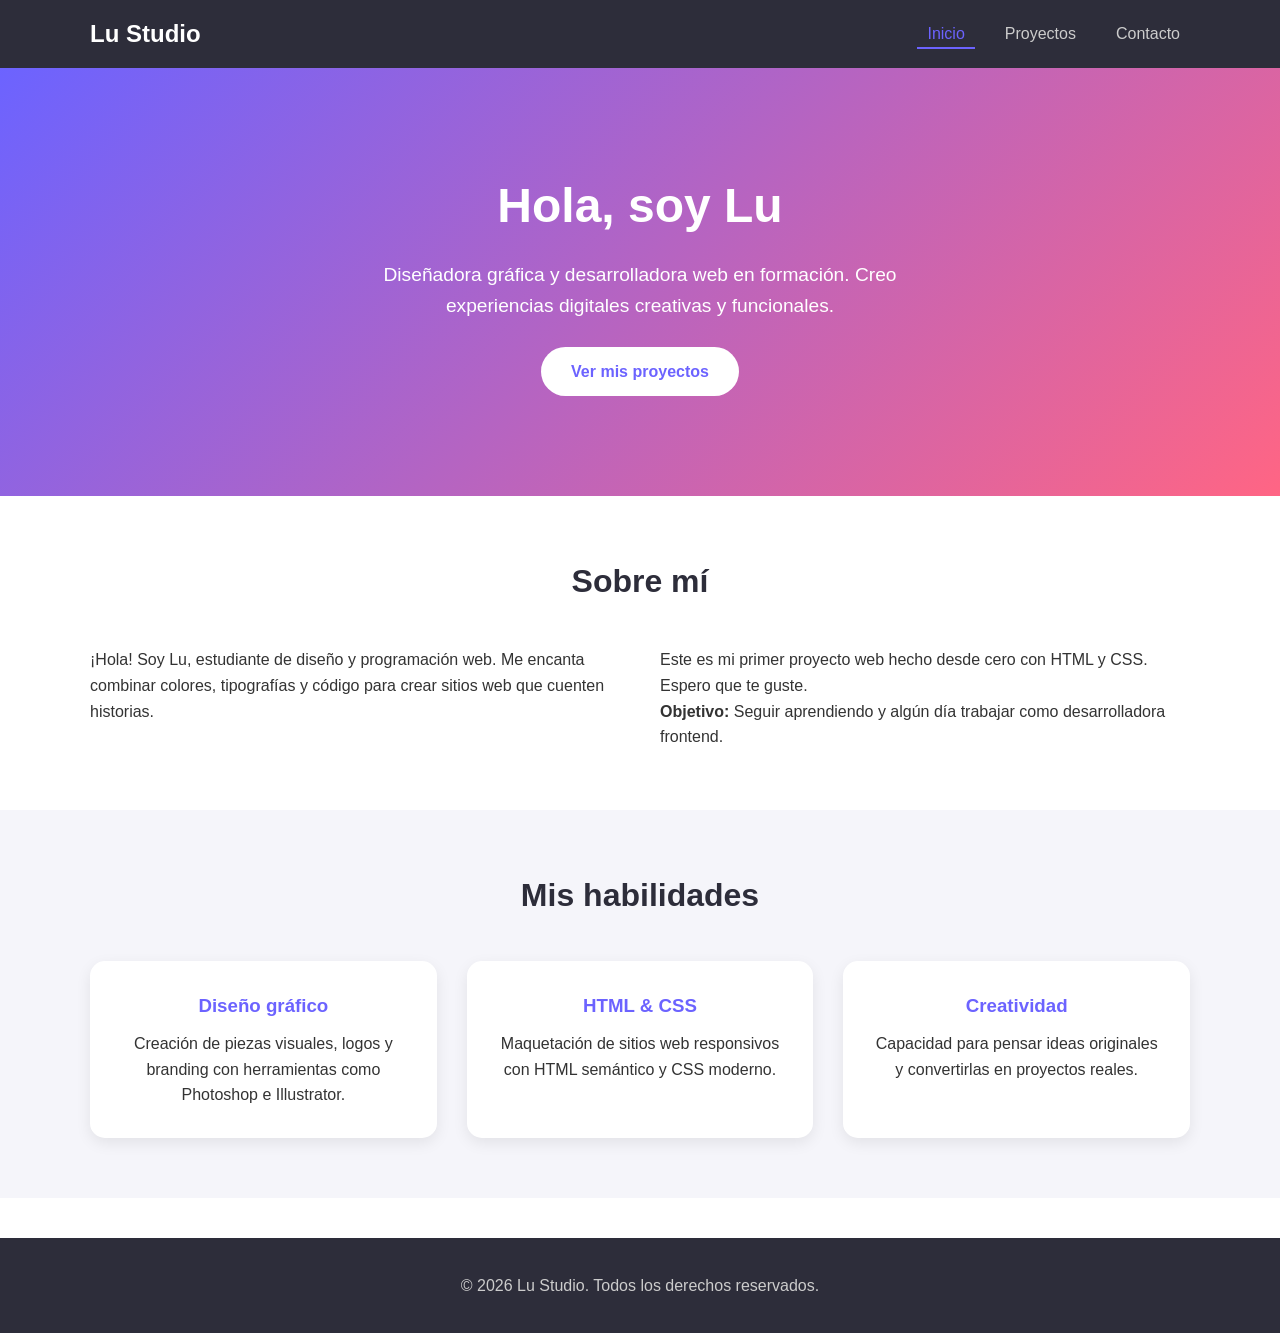
==== codigo-completo/index.html @ 5ed1b04d "Add tutorial steps for CSS, GitHub upload, and complete project template" ====
<!DOCTYPE html>
<html lang="es">
<head>
    <meta charset="UTF-8">
    <meta name="viewport" content="width=device-width, initial-scale=1.0">
    <title>Lu Studio - Inicio</title>
    <link rel="stylesheet" href="css/style.css">
</head>
<body>
    <header>
        <div class="contenedor">
            <a href="index.html" class="logo">Lu Studio</a>
            <nav>
                <ul>
                    <li><a href="index.html" class="activo">Inicio</a></li>
                    <li><a href="proyectos.html">Proyectos</a></li>
                    <li><a href="contacto.html">Contacto</a></li>
                </ul>
            </nav>
        </div>
    </header>

    <section class="hero">
        <div class="contenedor">
            <h1>Hola, soy Lu</h1>
            <p>Diseñadora gráfica y desarrolladora web en formación. Creo experiencias digitales creativas y funcionales.</p>
            <a href="proyectos.html" class="btn">Ver mis proyectos</a>
        </div>
    </section>

    <section class="seccion">
        <div class="contenedor">
            <h2>Sobre mí</h2>
            <div class="dos-columnas">
                <div class="columna">
                    <p>¡Hola! Soy Lu, estudiante de diseño y programación web. Me encanta combinar colores, tipografías y código para crear sitios web que cuenten historias.</p>
                </div>
                <div class="columna">
                    <p>Este es mi primer proyecto web hecho desde cero con HTML y CSS. Espero que te guste.</p>
                    <p><strong>Objetivo:</strong> Seguir aprendiendo y algún día trabajar como desarrolladora frontend.</p>
                </div>
            </div>
        </div>
    </section>

    <section class="seccion fondo-claro">
        <div class="contenedor">
            <h2>Mis habilidades</h2>
            <div class="tres-columnas">
                <div class="tarjeta">
                    <h3>Diseño gráfico</h3>
                    <p>Creación de piezas visuales, logos y branding con herramientas como Photoshop e Illustrator.</p>
                </div>
                <div class="tarjeta">
                    <h3>HTML & CSS</h3>
                    <p>Maquetación de sitios web responsivos con HTML semántico y CSS moderno.</p>
                </div>
                <div class="tarjeta">
                    <h3>Creatividad</h3>
                    <p>Capacidad para pensar ideas originales y convertirlas en proyectos reales.</p>
                </div>
            </div>
        </div>
    </section>

    <footer>
        <div class="contenedor">
            <p>&copy; 2026 Lu Studio. Todos los derechos reservados.</p>
        </div>
    </footer>
</body>
</html>
---- codigo-completo/css/style.css ----
/* === RESET === */
* {
    margin: 0;
    padding: 0;
    box-sizing: border-box;
}

body {
    font-family: 'Segoe UI', Tahoma, sans-serif;
    color: #333;
    line-height: 1.6;
    background: #fff;
}

.contenedor {
    width: 90%;
    max-width: 1100px;
    margin: 0 auto;
}

/* === CABECERA === */
header {
    background: #2D2D3A;
    padding: 15px 0;
}

header .contenedor {
    display: flex;
    justify-content: space-between;
    align-items: center;
}

.logo {
    color: #fff;
    font-size: 1.5rem;
    font-weight: bold;
    text-decoration: none;
    transition: color 0.3s ease;
}

.logo:hover {
    color: #6C63FF;
}

nav ul {
    list-style: none;
    display: flex;
    gap: 20px;
}

nav a {
    color: #ccc;
    text-decoration: none;
    padding: 5px 10px;
    transition: color 0.3s ease, border-bottom 0.3s ease;
}

nav a:hover {
    color: #fff;
}

nav a.activo {
    color: #6C63FF;
    border-bottom: 2px solid #6C63FF;
}

/* === HERO === */
.hero {
    background: linear-gradient(135deg, #6C63FF, #FF6584);
    color: #fff;
    text-align: center;
    padding: 100px 0;
}

.hero h1 {
    font-size: 3rem;
    margin-bottom: 15px;
    animation: fadeIn 0.8s ease;
}

.hero p {
    font-size: 1.2rem;
    max-width: 600px;
    margin: 0 auto 25px;
    animation: fadeIn 0.8s ease 0.2s both;
}

.hero .btn {
    animation: fadeIn 0.8s ease 0.4s both;
}

.hero-pequeno {
    padding: 60px 0;
}

.hero-pequeno h1 {
    font-size: 2.2rem;
}

/* === BOTONES === */
.btn {
    display: inline-block;
    background: #fff;
    color: #6C63FF;
    padding: 12px 30px;
    border-radius: 30px;
    text-decoration: none;
    font-weight: bold;
    border: none;
    cursor: pointer;
    transition: transform 0.3s ease, box-shadow 0.3s ease;
}

.btn:hover {
    transform: scale(1.05);
    box-shadow: 0 5px 20px rgba(0,0,0,0.2);
}

/* === SECCIONES === */
.seccion {
    padding: 60px 0;
}

.fondo-claro {
    background: #F5F5FA;
}

.seccion h2 {
    text-align: center;
    font-size: 2rem;
    color: #2D2D3A;
    margin-bottom: 40px;
}

/* === COLUMNAS === */
.dos-columnas {
    display: flex;
    gap: 40px;
    align-items: flex-start;
}

.columna {
    flex: 1;
}

.tres-columnas {
    display: flex;
    gap: 30px;
    flex-wrap: wrap;
}

/* === TARJETAS === */
.tarjeta {
    background: #fff;
    padding: 30px;
    border-radius: 15px;
    text-align: center;
    box-shadow: 0 5px 15px rgba(0,0,0,0.08);
    flex: 1;
    min-width: 250px;
    opacity: 0;
    animation: fadeIn 0.8s ease forwards;
}

.tarjeta:nth-child(1) { animation-delay: 0s; }
.tarjeta:nth-child(2) { animation-delay: 0.2s; }
.tarjeta:nth-child(3) { animation-delay: 0.4s; }

.tarjeta h3 {
    color: #6C63FF;
    margin-bottom: 10px;
}

.tarjeta-proyecto {
    background: #fff;
    padding: 20px;
    border-radius: 15px;
    box-shadow: 0 5px 15px rgba(0,0,0,0.08);
    flex: 1;
    min-width: 250px;
}

.tarjeta-proyecto h3 {
    color: #2D2D3A;
    margin-bottom: 8px;
}

/* === TABLA === */
table {
    width: 100%;
    border-collapse: collapse;
    background: #fff;
    border-radius: 10px;
    overflow: hidden;
    box-shadow: 0 5px 15px rgba(0,0,0,0.08);
}

thead {
    background: #6C63FF;
    color: #fff;
}

th, td {
    padding: 12px 15px;
    text-align: left;
    border-bottom: 1px solid #eee;
}

tbody tr {
    transition: background 0.3s ease;
}

tbody tr:hover {
    background: #F0EFFF;
}

/* === FORMULARIO === */
form label {
    display: block;
    margin-top: 20px;
    margin-bottom: 5px;
    font-weight: bold;
    color: #2D2D3A;
}

form input,
form select,
form textarea {
    width: 100%;
    padding: 12px;
    border: 2px solid #ddd;
    border-radius: 8px;
    font-size: 1rem;
    font-family: inherit;
    transition: border-color 0.3s ease;
}

form input:focus,
form select:focus,
form textarea:focus {
    border-color: #6C63FF;
    outline: none;
}

form .btn {
    margin-top: 20px;
}

/* === FOOTER === */
footer {
    background: #2D2D3A;
    color: #ccc;
    text-align: center;
    padding: 30px 0;
    margin-top: 40px;
}

footer p {
    margin: 5px 0;
}

/* === ANIMACIÓN === */
@keyframes fadeIn {
    from { opacity: 0; transform: translateY(20px); }
    to { opacity: 1; transform: translateY(0); }
}

/* ============================================
   RESPONSIVE (celulares y tablets)
   ============================================ */
@media (max-width: 768px) {

    header .contenedor {
        flex-direction: column;
        gap: 10px;
    }

    nav ul {
        flex-direction: column;
        text-align: center;
        gap: 8px;
    }

    .hero {
        padding: 60px 0;
    }

    .hero h1 {
        font-size: 2rem;
    }

    .hero p {
        font-size: 1rem;
    }

    .dos-columnas {
        flex-direction: column;
    }

    .tres-columnas {
        flex-direction: column;
    }

    .tarjeta, .tarjeta-proyecto {
        min-width: 100%;
    }

    th, td {
        padding: 8px 10px;
        font-size: 0.9rem;
    }
}
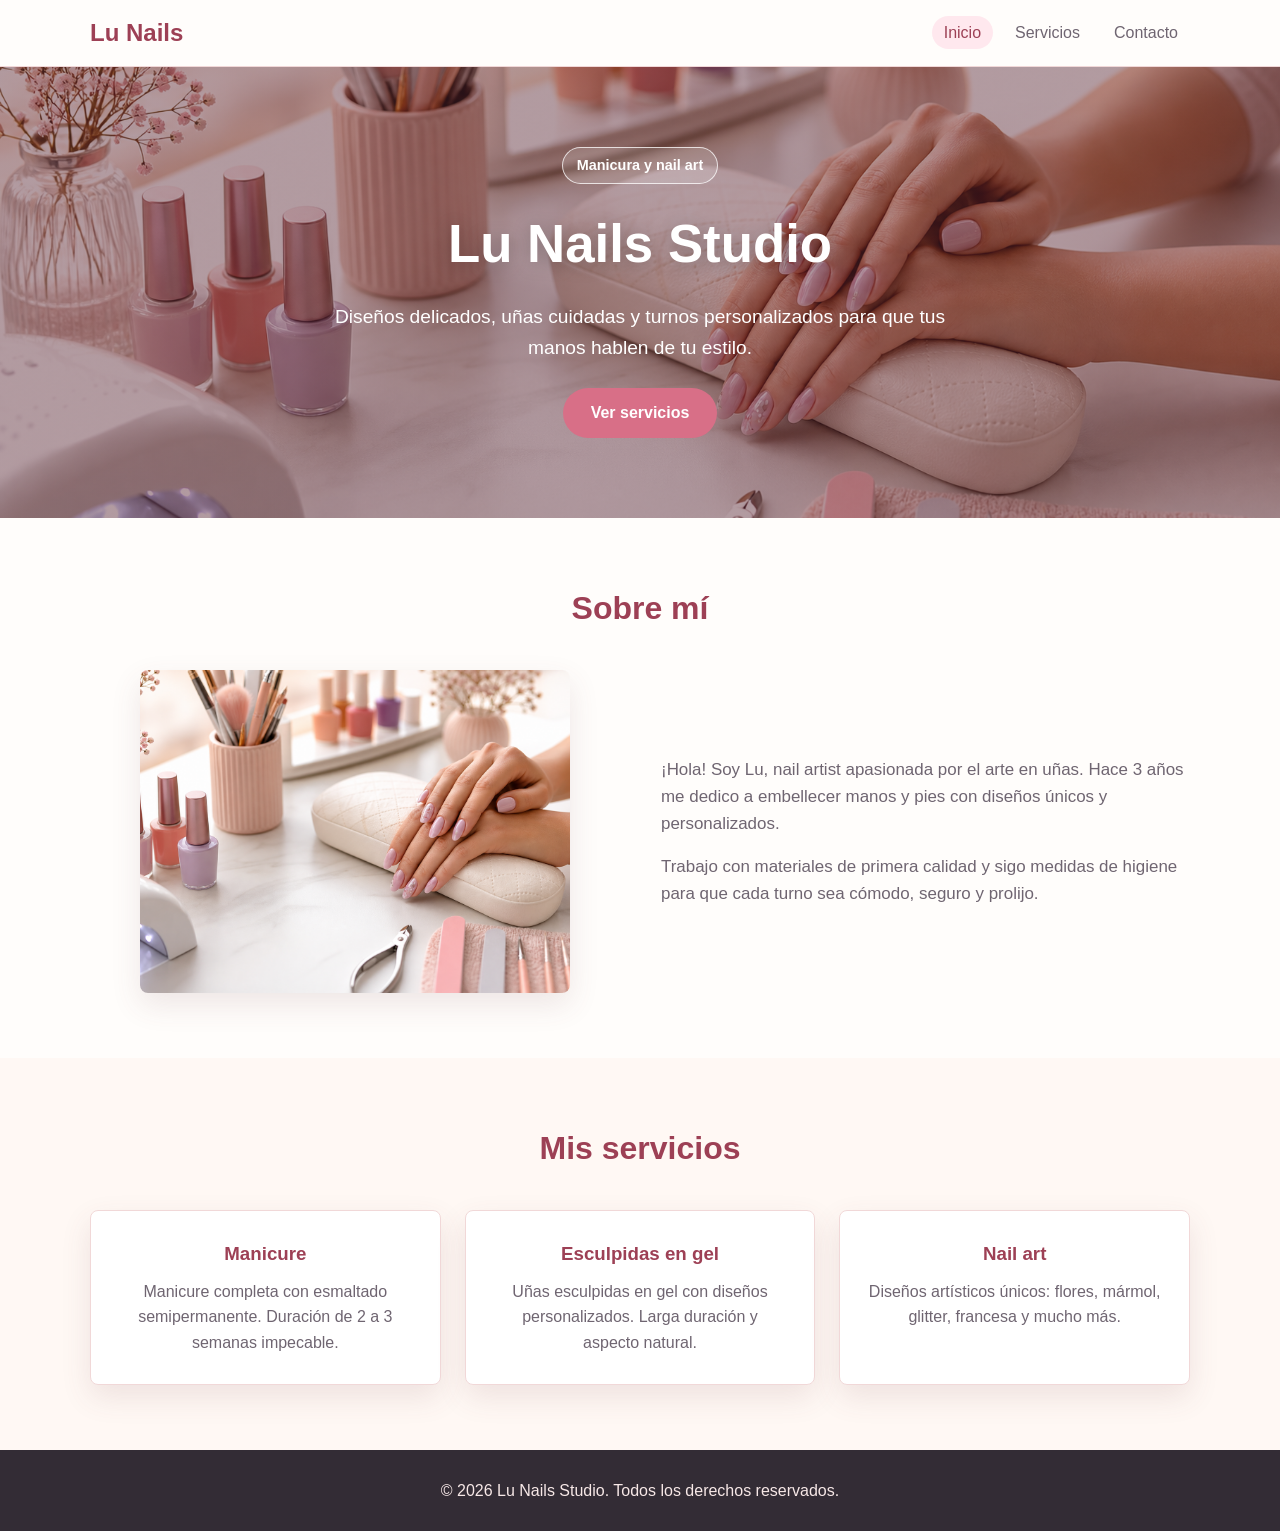
==== commit 44e5ddde: "Refactor project to Lu Nails Studio branding; update HTML, CSS, and images for services page. Added " ====
--- a/codigo-completo/index.html
+++ b/codigo-completo/index.html
@@ -3,17 +3,17 @@
 <head>
     <meta charset="UTF-8">
     <meta name="viewport" content="width=device-width, initial-scale=1.0">
-    <title>Lu Studio - Inicio</title>
+    <title>Lu Nails Studio - Inicio</title>
     <link rel="stylesheet" href="css/style.css">
 </head>
 <body>
     <header>
         <div class="contenedor">
-            <a href="index.html" class="logo">Lu Studio</a>
+            <a href="index.html" class="logo">Lu Nails</a>
             <nav>
                 <ul>
                     <li><a href="index.html" class="activo">Inicio</a></li>
-                    <li><a href="proyectos.html">Proyectos</a></li>
+                    <li><a href="proyectos.html">Servicios</a></li>
                     <li><a href="contacto.html">Contacto</a></li>
                 </ul>
             </nav>
@@ -21,51 +21,54 @@
     </header>
 
     <section class="hero">
-        <div class="contenedor">
-            <h1>Hola, soy Lu</h1>
-            <p>Diseñadora gráfica y desarrolladora web en formación. Creo experiencias digitales creativas y funcionales.</p>
-            <a href="proyectos.html" class="btn">Ver mis proyectos</a>
+        <div class="contenedor hero-contenido">
+            <span class="etiqueta">Manicura y nail art</span>
+            <h1>Lu Nails Studio</h1>
+            <p>Diseños delicados, uñas cuidadas y turnos personalizados para que tus manos hablen de tu estilo.</p>
+            <a href="proyectos.html" class="btn">Ver servicios</a>
         </div>
     </section>
 
-    <section class="seccion">
-        <div class="contenedor">
-            <h2>Sobre mí</h2>
-            <div class="dos-columnas">
-                <div class="columna">
-                    <p>¡Hola! Soy Lu, estudiante de diseño y programación web. Me encanta combinar colores, tipografías y código para crear sitios web que cuenten historias.</p>
-                </div>
-                <div class="columna">
-                    <p>Este es mi primer proyecto web hecho desde cero con HTML y CSS. Espero que te guste.</p>
-                    <p><strong>Objetivo:</strong> Seguir aprendiendo y algún día trabajar como desarrolladora frontend.</p>
+    <main>
+        <section class="seccion">
+            <div class="contenedor">
+                <h2>Sobre mí</h2>
+                <div class="dos-columnas">
+                    <div class="columna">
+                        <img src="imagenes/studio-lu-nails.png" alt="Mesa de trabajo de Lu Nails Studio" class="img-perfil">
+                    </div>
+                    <div class="columna texto-destacado">
+                        <p>¡Hola! Soy Lu, nail artist apasionada por el arte en uñas. Hace 3 años me dedico a embellecer manos y pies con diseños únicos y personalizados.</p>
+                        <p>Trabajo con materiales de primera calidad y sigo medidas de higiene para que cada turno sea cómodo, seguro y prolijo.</p>
+                    </div>
                 </div>
             </div>
-        </div>
-    </section>
+        </section>
 
-    <section class="seccion fondo-claro">
-        <div class="contenedor">
-            <h2>Mis habilidades</h2>
-            <div class="tres-columnas">
-                <div class="tarjeta">
-                    <h3>Diseño gráfico</h3>
-                    <p>Creación de piezas visuales, logos y branding con herramientas como Photoshop e Illustrator.</p>
-                </div>
-                <div class="tarjeta">
-                    <h3>HTML & CSS</h3>
-                    <p>Maquetación de sitios web responsivos con HTML semántico y CSS moderno.</p>
-                </div>
-                <div class="tarjeta">
-                    <h3>Creatividad</h3>
-                    <p>Capacidad para pensar ideas originales y convertirlas en proyectos reales.</p>
+        <section class="seccion fondo-claro">
+            <div class="contenedor">
+                <h2>Mis servicios</h2>
+                <div class="tres-columnas">
+                    <article class="tarjeta">
+                        <h3>Manicure</h3>
+                        <p>Manicure completa con esmaltado semipermanente. Duración de 2 a 3 semanas impecable.</p>
+                    </article>
+                    <article class="tarjeta">
+                        <h3>Esculpidas en gel</h3>
+                        <p>Uñas esculpidas en gel con diseños personalizados. Larga duración y aspecto natural.</p>
+                    </article>
+                    <article class="tarjeta">
+                        <h3>Nail art</h3>
+                        <p>Diseños artísticos únicos: flores, mármol, glitter, francesa y mucho más.</p>
+                    </article>
                 </div>
             </div>
-        </div>
-    </section>
+        </section>
+    </main>
 
     <footer>
         <div class="contenedor">
-            <p>&copy; 2026 Lu Studio. Todos los derechos reservados.</p>
+            <p>&copy; 2026 Lu Nails Studio. Todos los derechos reservados.</p>
         </div>
     </footer>
 </body>
--- a/codigo-completo/css/style.css
+++ b/codigo-completo/css/style.css
@@ -5,11 +5,23 @@
     box-sizing: border-box;
 }
 
+:root {
+    --rosa: #d86f87;
+    --rosa-oscuro: #9d4055;
+    --coral: #ef9a8a;
+    --crema: #fff8f4;
+    --lavanda: #8b7ab8;
+    --texto: #332c35;
+    --gris: #6f6571;
+    --borde: #f1d8d8;
+    --sombra: 0 12px 30px rgba(117, 65, 78, 0.12);
+}
+
 body {
-    font-family: 'Segoe UI', Tahoma, sans-serif;
-    color: #333;
+    font-family: "Segoe UI", Tahoma, sans-serif;
+    color: var(--texto);
     line-height: 1.6;
-    background: #fff;
+    background: #fffdfb;
 }
 
 .contenedor {
@@ -20,67 +32,88 @@
 
 /* === CABECERA === */
 header {
-    background: #2D2D3A;
-    padding: 15px 0;
+    background: rgba(255, 253, 251, 0.96);
+    border-bottom: 1px solid var(--borde);
+    padding: 14px 0;
+    position: sticky;
+    top: 0;
+    z-index: 10;
 }
 
 header .contenedor {
     display: flex;
     justify-content: space-between;
     align-items: center;
+    gap: 20px;
 }
 
 .logo {
-    color: #fff;
+    color: var(--rosa-oscuro);
     font-size: 1.5rem;
-    font-weight: bold;
+    font-weight: 800;
     text-decoration: none;
-    transition: color 0.3s ease;
-}
-
-.logo:hover {
-    color: #6C63FF;
+    letter-spacing: 0;
 }
 
 nav ul {
     list-style: none;
     display: flex;
-    gap: 20px;
+    gap: 10px;
 }
 
 nav a {
-    color: #ccc;
+    color: var(--gris);
     text-decoration: none;
-    padding: 5px 10px;
-    transition: color 0.3s ease, border-bottom 0.3s ease;
-}
-
-nav a:hover {
-    color: #fff;
-}
-
+    padding: 8px 12px;
+    border-radius: 999px;
+    transition: color 0.3s ease, background 0.3s ease;
+}
+
+nav a:hover,
 nav a.activo {
-    color: #6C63FF;
-    border-bottom: 2px solid #6C63FF;
+    color: var(--rosa-oscuro);
+    background: #ffe8ee;
 }
 
 /* === HERO === */
 .hero {
-    background: linear-gradient(135deg, #6C63FF, #FF6584);
+    min-height: 430px;
+    display: flex;
+    align-items: center;
     color: #fff;
     text-align: center;
-    padding: 100px 0;
+    padding: 80px 0;
+    background:
+        linear-gradient(rgba(88, 38, 50, 0.46), rgba(88, 38, 50, 0.46)),
+        url("../imagenes/studio-lu-nails.png") center / cover;
+}
+
+.hero-contenido {
+    max-width: 720px;
+}
+
+.etiqueta {
+    display: inline-block;
+    color: #fff;
+    border: 1px solid rgba(255, 255, 255, 0.75);
+    border-radius: 999px;
+    padding: 6px 14px;
+    margin-bottom: 18px;
+    font-weight: 700;
+    font-size: 0.9rem;
+    background: rgba(255, 255, 255, 0.16);
 }
 
 .hero h1 {
-    font-size: 3rem;
+    font-size: 3.3rem;
     margin-bottom: 15px;
+    text-shadow: 0 3px 18px rgba(0, 0, 0, 0.25);
     animation: fadeIn 0.8s ease;
 }
 
 .hero p {
     font-size: 1.2rem;
-    max-width: 600px;
+    max-width: 640px;
     margin: 0 auto 25px;
     animation: fadeIn 0.8s ease 0.2s both;
 }
@@ -90,74 +123,102 @@
 }
 
 .hero-pequeno {
+    min-height: 280px;
     padding: 60px 0;
 }
 
 .hero-pequeno h1 {
-    font-size: 2.2rem;
+    font-size: 2.5rem;
 }
 
 /* === BOTONES === */
 .btn {
     display: inline-block;
-    background: #fff;
-    color: #6C63FF;
-    padding: 12px 30px;
-    border-radius: 30px;
+    background: var(--rosa);
+    color: #fff;
+    padding: 12px 28px;
+    border-radius: 999px;
     text-decoration: none;
-    font-weight: bold;
+    font-weight: 800;
     border: none;
     cursor: pointer;
-    transition: transform 0.3s ease, box-shadow 0.3s ease;
+    transition: transform 0.3s ease, box-shadow 0.3s ease, background 0.3s ease;
 }
 
 .btn:hover {
-    transform: scale(1.05);
-    box-shadow: 0 5px 20px rgba(0,0,0,0.2);
+    background: var(--rosa-oscuro);
+    transform: translateY(-2px);
+    box-shadow: 0 10px 22px rgba(157, 64, 85, 0.24);
 }
 
 /* === SECCIONES === */
 .seccion {
-    padding: 60px 0;
+    padding: 65px 0;
 }
 
 .fondo-claro {
-    background: #F5F5FA;
+    background: var(--crema);
 }
 
 .seccion h2 {
     text-align: center;
     font-size: 2rem;
-    color: #2D2D3A;
-    margin-bottom: 40px;
+    color: var(--rosa-oscuro);
+    margin-bottom: 36px;
 }
 
 /* === COLUMNAS === */
 .dos-columnas {
     display: flex;
-    gap: 40px;
-    align-items: flex-start;
+    gap: 42px;
+    align-items: center;
 }
 
 .columna {
     flex: 1;
 }
 
+.texto-destacado {
+    font-size: 1.06rem;
+    color: var(--gris);
+}
+
+.texto-destacado p + p {
+    margin-top: 16px;
+}
+
+.img-perfil {
+    width: 100%;
+    max-width: 430px;
+    aspect-ratio: 4 / 3;
+    object-fit: cover;
+    border-radius: 8px;
+    display: block;
+    margin: 0 auto;
+    box-shadow: var(--sombra);
+}
+
 .tres-columnas {
     display: flex;
-    gap: 30px;
+    gap: 24px;
     flex-wrap: wrap;
 }
 
 /* === TARJETAS === */
-.tarjeta {
+.tarjeta,
+.tarjeta-proyecto {
     background: #fff;
-    padding: 30px;
-    border-radius: 15px;
-    text-align: center;
-    box-shadow: 0 5px 15px rgba(0,0,0,0.08);
+    border: 1px solid var(--borde);
+    border-radius: 8px;
+    box-shadow: var(--sombra);
     flex: 1;
     min-width: 250px;
+    overflow: hidden;
+}
+
+.tarjeta {
+    padding: 28px;
+    text-align: center;
     opacity: 0;
     animation: fadeIn 0.8s ease forwards;
 }
@@ -166,44 +227,66 @@
 .tarjeta:nth-child(2) { animation-delay: 0.2s; }
 .tarjeta:nth-child(3) { animation-delay: 0.4s; }
 
-.tarjeta h3 {
-    color: #6C63FF;
+.tarjeta h3,
+.tarjeta-proyecto h3 {
+    color: var(--rosa-oscuro);
     margin-bottom: 10px;
 }
 
+.tarjeta p,
+.tarjeta-proyecto p {
+    color: var(--gris);
+}
+
 .tarjeta-proyecto {
-    background: #fff;
-    padding: 20px;
-    border-radius: 15px;
-    box-shadow: 0 5px 15px rgba(0,0,0,0.08);
-    flex: 1;
-    min-width: 250px;
+    transition: transform 0.3s ease, box-shadow 0.3s ease;
+}
+
+.tarjeta-proyecto:hover {
+    transform: translateY(-4px);
+    box-shadow: 0 16px 36px rgba(117, 65, 78, 0.16);
+}
+
+.tarjeta-proyecto img {
+    width: 100%;
+    height: 210px;
+    object-fit: cover;
+    display: block;
 }
 
 .tarjeta-proyecto h3 {
-    color: #2D2D3A;
-    margin-bottom: 8px;
+    padding: 18px 20px 0;
+}
+
+.tarjeta-proyecto p {
+    padding: 0 20px 22px;
+    font-size: 0.95rem;
 }
 
 /* === TABLA === */
+.tabla-contenedor {
+    overflow-x: auto;
+    border-radius: 8px;
+    box-shadow: var(--sombra);
+}
+
 table {
     width: 100%;
+    min-width: 680px;
     border-collapse: collapse;
     background: #fff;
-    border-radius: 10px;
-    overflow: hidden;
-    box-shadow: 0 5px 15px rgba(0,0,0,0.08);
 }
 
 thead {
-    background: #6C63FF;
+    background: var(--rosa-oscuro);
     color: #fff;
 }
 
-th, td {
-    padding: 12px 15px;
+th,
+td {
+    padding: 13px 15px;
     text-align: left;
-    border-bottom: 1px solid #eee;
+    border-bottom: 1px solid var(--borde);
 }
 
 tbody tr {
@@ -211,16 +294,32 @@
 }
 
 tbody tr:hover {
-    background: #F0EFFF;
+    background: #fff1f4;
 }
 
 /* === FORMULARIO === */
+.contenedor-formulario {
+    max-width: 760px;
+}
+
+form {
+    background: #fff;
+    border: 1px solid var(--borde);
+    border-radius: 8px;
+    padding: 28px;
+    box-shadow: var(--sombra);
+}
+
 form label {
     display: block;
-    margin-top: 20px;
-    margin-bottom: 5px;
-    font-weight: bold;
-    color: #2D2D3A;
+    margin-top: 18px;
+    margin-bottom: 6px;
+    font-weight: 800;
+    color: var(--rosa-oscuro);
+}
+
+form label:first-child {
+    margin-top: 0;
 }
 
 form input,
@@ -228,85 +327,89 @@
 form textarea {
     width: 100%;
     padding: 12px;
-    border: 2px solid #ddd;
+    border: 2px solid #f0dede;
     border-radius: 8px;
     font-size: 1rem;
     font-family: inherit;
-    transition: border-color 0.3s ease;
+    color: var(--texto);
+    background: #fffdfb;
+    transition: border-color 0.3s ease, box-shadow 0.3s ease;
 }
 
 form input:focus,
 form select:focus,
 form textarea:focus {
-    border-color: #6C63FF;
+    border-color: var(--rosa);
+    box-shadow: 0 0 0 4px rgba(216, 111, 135, 0.14);
     outline: none;
 }
 
 form .btn {
-    margin-top: 20px;
+    margin-top: 22px;
 }
 
 /* === FOOTER === */
 footer {
-    background: #2D2D3A;
-    color: #ccc;
+    background: var(--texto);
+    color: #f7e8e7;
     text-align: center;
-    padding: 30px 0;
-    margin-top: 40px;
-}
-
-footer p {
-    margin: 5px 0;
-}
-
-/* === ANIMACIÓN === */
+    padding: 28px 0;
+}
+
+/* === ANIMACION === */
 @keyframes fadeIn {
-    from { opacity: 0; transform: translateY(20px); }
-    to { opacity: 1; transform: translateY(0); }
+    from {
+        opacity: 0;
+        transform: translateY(18px);
+    }
+
+    to {
+        opacity: 1;
+        transform: translateY(0);
+    }
 }
 
 /* ============================================
    RESPONSIVE (celulares y tablets)
    ============================================ */
 @media (max-width: 768px) {
+    header {
+        position: static;
+    }
 
     header .contenedor {
         flex-direction: column;
-        gap: 10px;
     }
 
     nav ul {
-        flex-direction: column;
-        text-align: center;
-        gap: 8px;
+        flex-wrap: wrap;
+        justify-content: center;
     }
 
     .hero {
-        padding: 60px 0;
+        min-height: 360px;
+        padding: 55px 0;
     }
 
     .hero h1 {
-        font-size: 2rem;
+        font-size: 2.2rem;
     }
 
     .hero p {
         font-size: 1rem;
     }
 
-    .dos-columnas {
-        flex-direction: column;
-    }
-
+    .dos-columnas,
     .tres-columnas {
         flex-direction: column;
     }
 
-    .tarjeta, .tarjeta-proyecto {
+    .tarjeta,
+    .tarjeta-proyecto {
         min-width: 100%;
     }
 
-    th, td {
-        padding: 8px 10px;
-        font-size: 0.9rem;
-    }
-}
+    form {
+        padding: 22px;
+    }
+}
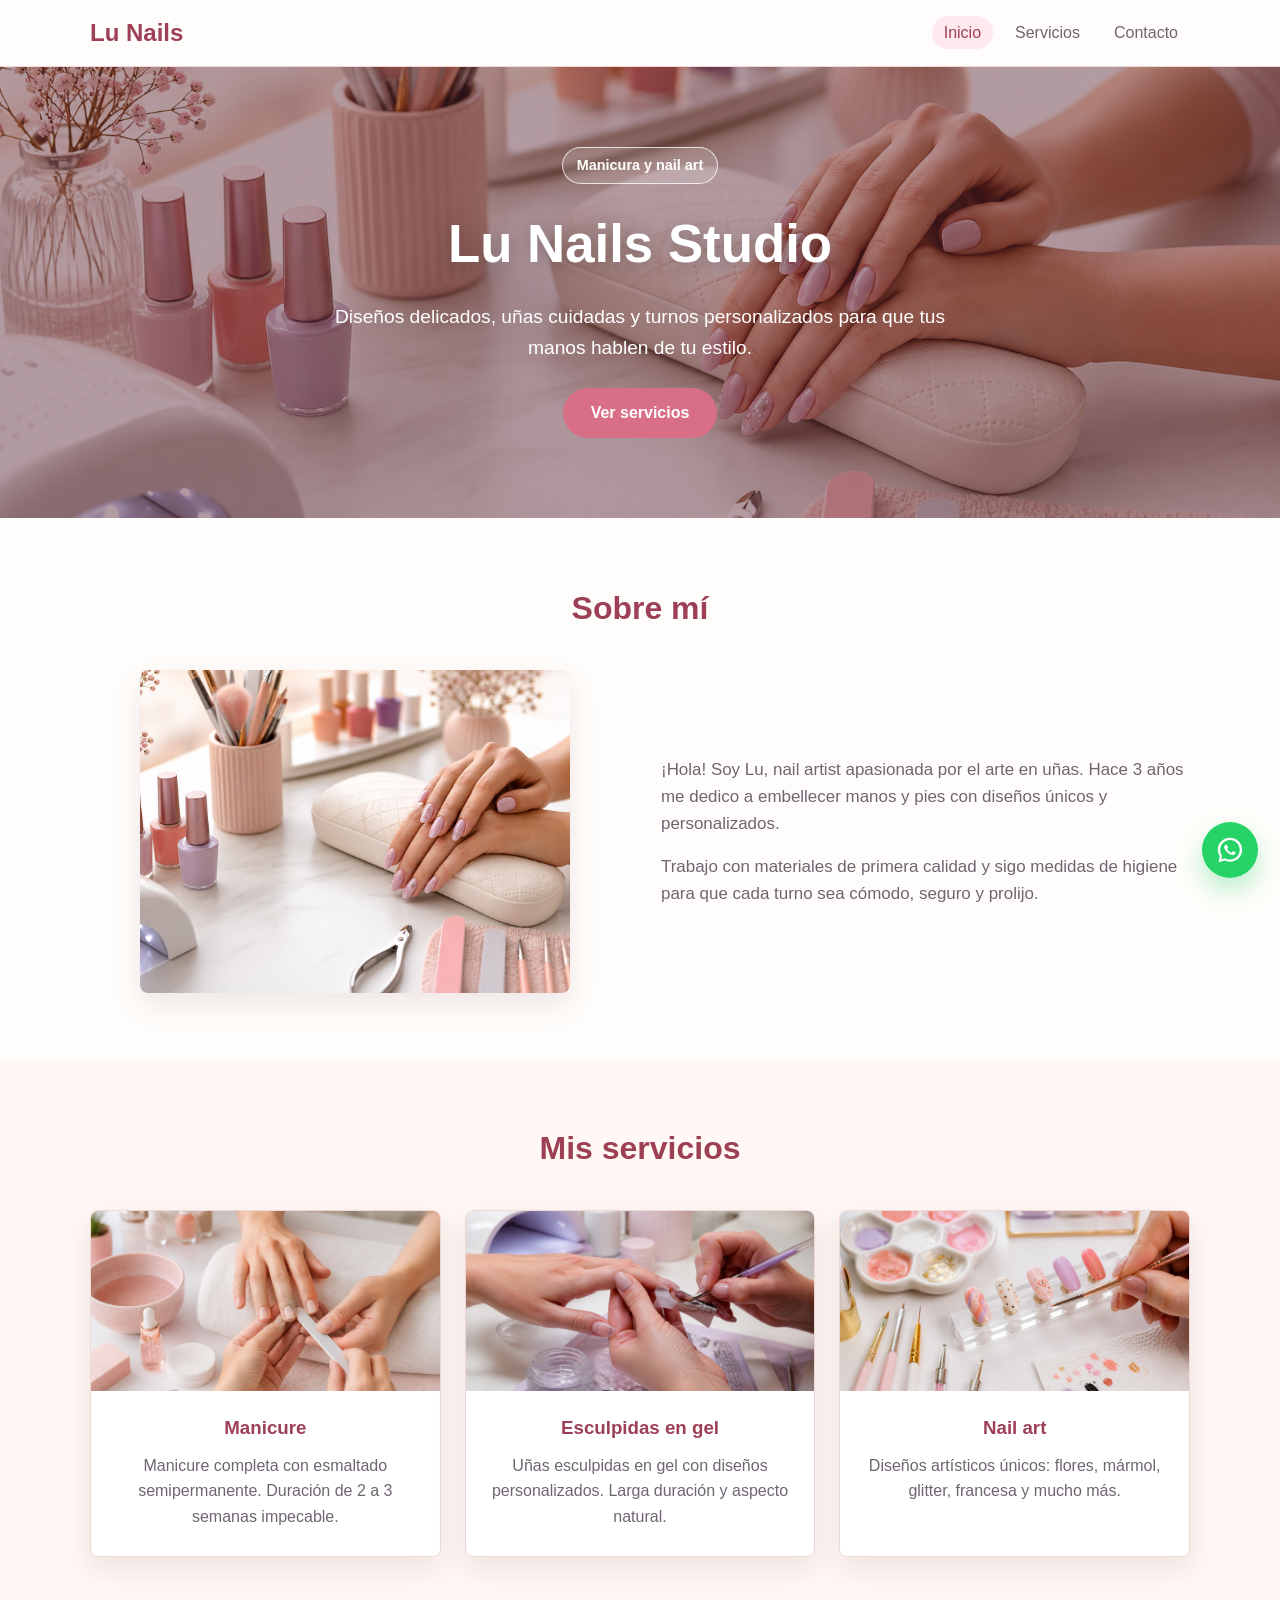
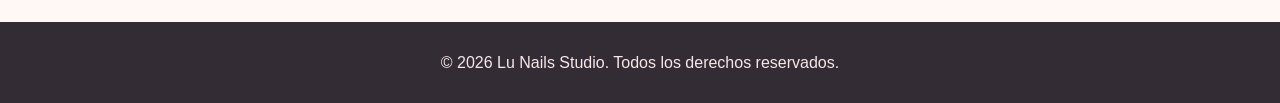
==== commit 41efee0c: "Add service images and WhatsApp button; enhance card layout in index and template" ====
--- a/codigo-completo/index.html
+++ b/codigo-completo/index.html
@@ -50,14 +50,17 @@
                 <h2>Mis servicios</h2>
                 <div class="tres-columnas">
                     <article class="tarjeta">
+                        <img src="imagenes/home-manicure.png" alt="Manicure en proceso con lima y productos de cuidado">
                         <h3>Manicure</h3>
                         <p>Manicure completa con esmaltado semipermanente. Duración de 2 a 3 semanas impecable.</p>
                     </article>
                     <article class="tarjeta">
+                        <img src="imagenes/home-esculpidas.png" alt="Aplicación de uñas esculpidas en gel">
                         <h3>Esculpidas en gel</h3>
                         <p>Uñas esculpidas en gel con diseños personalizados. Larga duración y aspecto natural.</p>
                     </article>
                     <article class="tarjeta">
+                        <img src="imagenes/home-nail-art.png" alt="Proceso creativo de nail art con pinceles y muestras">
                         <h3>Nail art</h3>
                         <p>Diseños artísticos únicos: flores, mármol, glitter, francesa y mucho más.</p>
                     </article>
@@ -71,5 +74,11 @@
             <p>&copy; 2026 Lu Nails Studio. Todos los derechos reservados.</p>
         </div>
     </footer>
+
+    <a href="https://wa.me/5491112345678" class="btn-whatsapp" target="_blank" rel="noopener" aria-label="Enviar mensaje por WhatsApp">
+        <svg viewBox="0 0 32 32" aria-hidden="true">
+            <path d="M16 3C8.83 3 3 8.71 3 15.73c0 2.45.72 4.82 2.08 6.88L3.71 29 10.3 27.3A13.2 13.2 0 0 0 16 28.45c7.17 0 13-5.71 13-12.72S23.17 3 16 3Zm0 23.25c-1.79 0-3.54-.45-5.08-1.29l-.36-.2-3.9 1.01.81-3.79-.24-.39a10.36 10.36 0 0 1-1.6-5.86C5.63 9.93 10.28 5.2 16 5.2s10.37 4.73 10.37 10.53S21.72 26.25 16 26.25Zm5.66-7.84c-.31-.15-1.84-.89-2.12-.99-.28-.1-.49-.15-.69.15-.2.3-.79.99-.97 1.19-.18.2-.36.22-.67.07-.31-.15-1.31-.47-2.49-1.51-.92-.8-1.54-1.79-1.72-2.09-.18-.3-.02-.47.14-.62.14-.14.31-.36.46-.54.15-.18.2-.3.31-.5.1-.2.05-.37-.03-.52-.08-.15-.69-1.63-.95-2.23-.25-.58-.5-.5-.69-.51h-.59c-.2 0-.52.07-.79.37-.28.3-1.03 1-1.03 2.43 0 1.44 1.07 2.82 1.21 3.02.15.2 2.1 3.15 5.09 4.42.71.3 1.27.48 1.7.61.71.22 1.36.19 1.87.12.57-.08 1.84-.74 2.1-1.46.26-.72.26-1.34.18-1.46-.08-.13-.28-.2-.59-.35Z"/>
+        </svg>
+    </a>
 </body>
 </html>
--- a/codigo-completo/css/style.css
+++ b/codigo-completo/css/style.css
@@ -217,7 +217,6 @@
 }
 
 .tarjeta {
-    padding: 28px;
     text-align: center;
     opacity: 0;
     animation: fadeIn 0.8s ease forwards;
@@ -231,6 +230,21 @@
 .tarjeta-proyecto h3 {
     color: var(--rosa-oscuro);
     margin-bottom: 10px;
+}
+
+.tarjeta img {
+    width: 100%;
+    height: 180px;
+    object-fit: cover;
+    display: block;
+}
+
+.tarjeta h3 {
+    padding: 22px 22px 0;
+}
+
+.tarjeta p {
+    padding: 0 22px 26px;
 }
 
 .tarjeta p,
@@ -356,6 +370,37 @@
     padding: 28px 0;
 }
 
+/* === BOTON WHATSAPP === */
+.btn-whatsapp {
+    position: fixed;
+    right: 22px;
+    bottom: 22px;
+    z-index: 20;
+    display: inline-flex;
+    align-items: center;
+    justify-content: center;
+    width: 56px;
+    height: 56px;
+    background: #25d366;
+    color: #fff;
+    border-radius: 50%;
+    text-decoration: none;
+    box-shadow: 0 12px 26px rgba(37, 211, 102, 0.32);
+    transition: transform 0.3s ease, box-shadow 0.3s ease, background 0.3s ease;
+}
+
+.btn-whatsapp svg {
+    width: 30px;
+    height: 30px;
+    fill: currentColor;
+}
+
+.btn-whatsapp:hover {
+    background: #1ebe5d;
+    transform: translateY(-3px);
+    box-shadow: 0 16px 32px rgba(37, 211, 102, 0.4);
+}
+
 /* === ANIMACION === */
 @keyframes fadeIn {
     from {
@@ -412,4 +457,11 @@
     form {
         padding: 22px;
     }
-}
+
+    .btn-whatsapp {
+        right: 14px;
+        bottom: 14px;
+        width: 52px;
+        height: 52px;
+    }
+}
